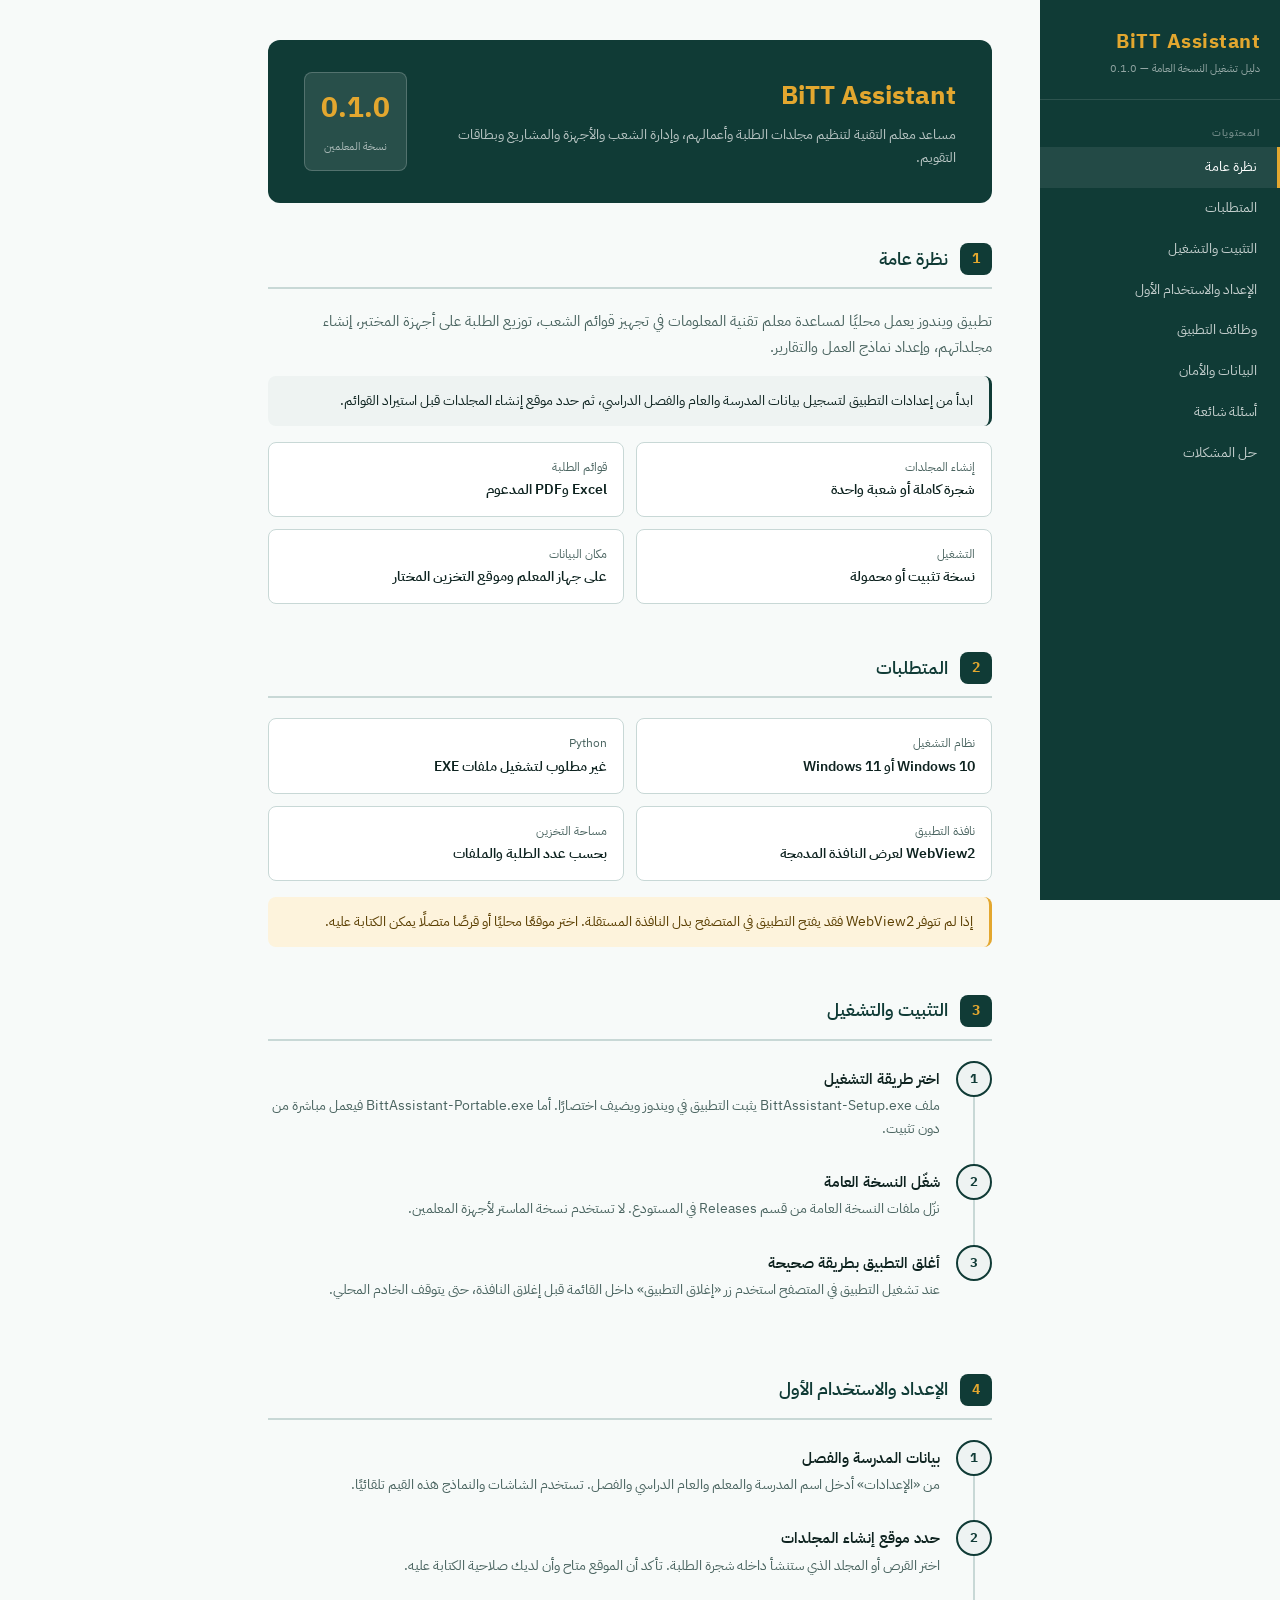
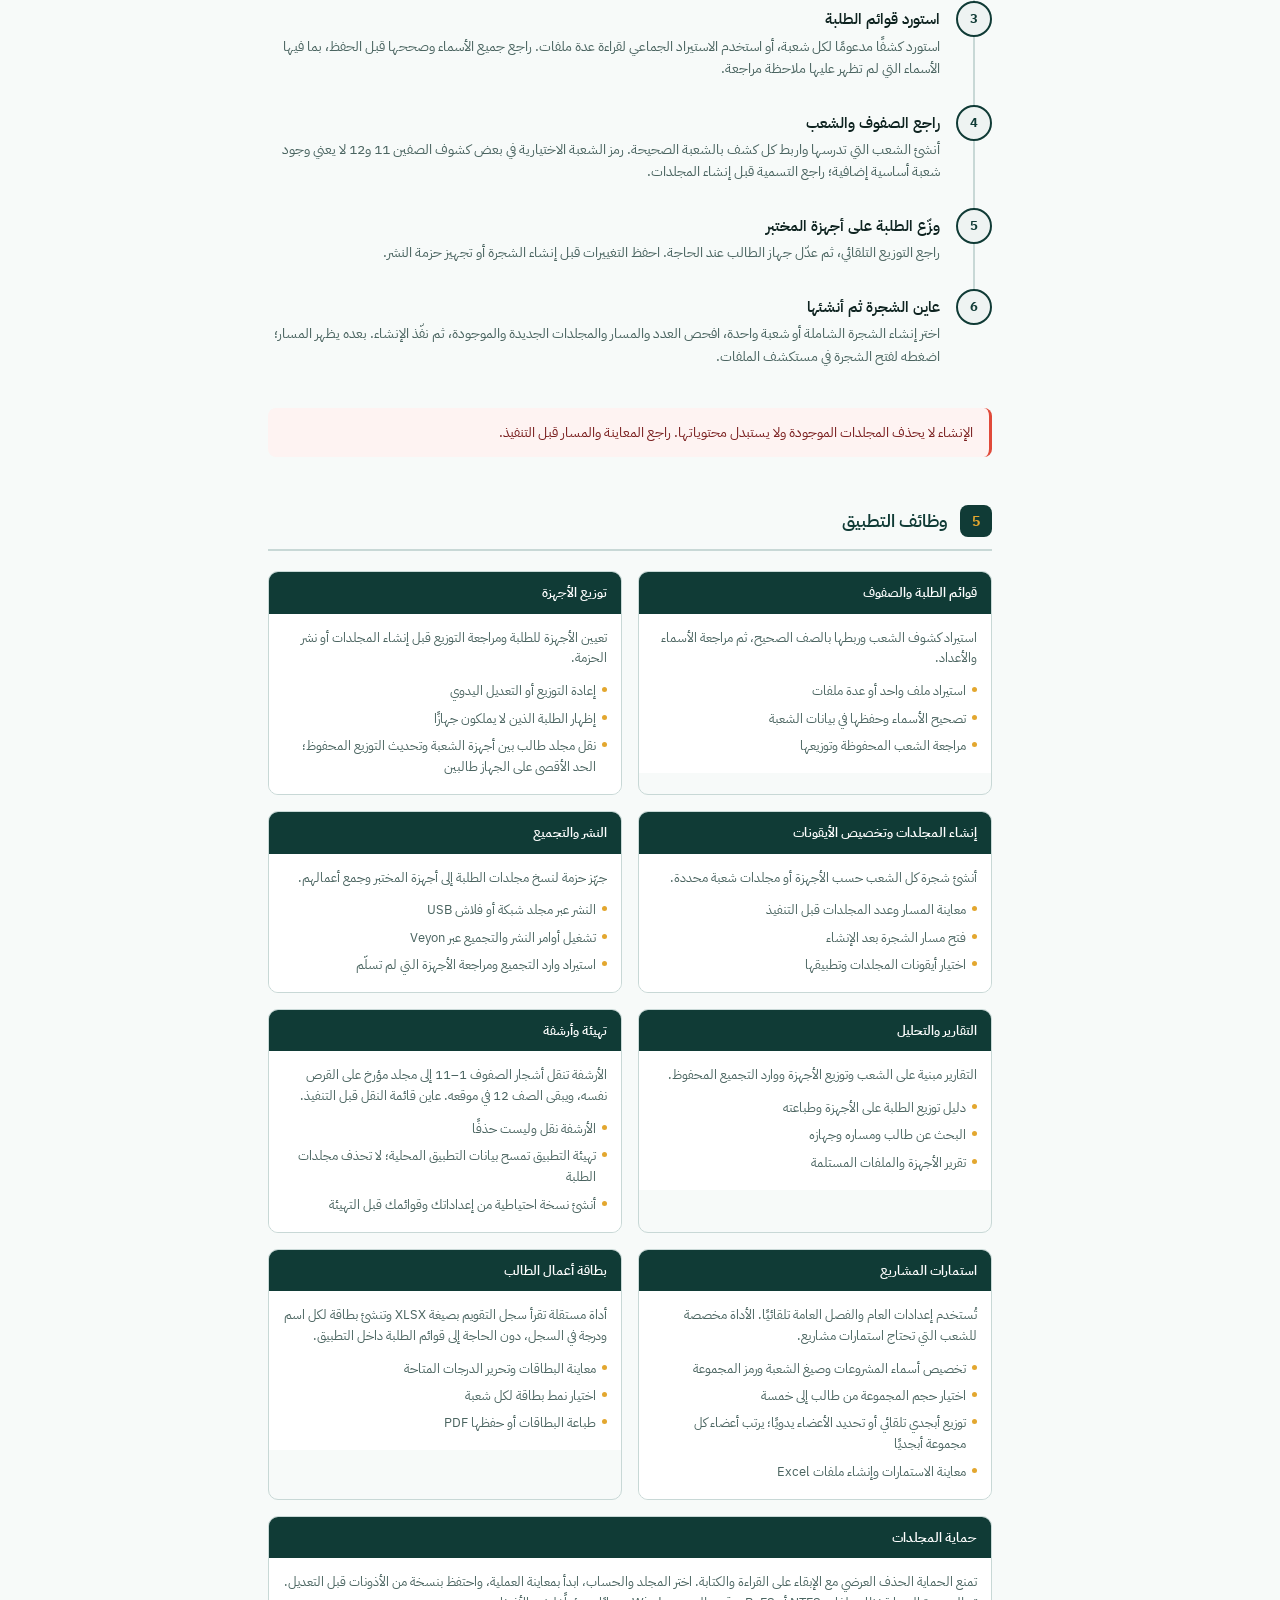
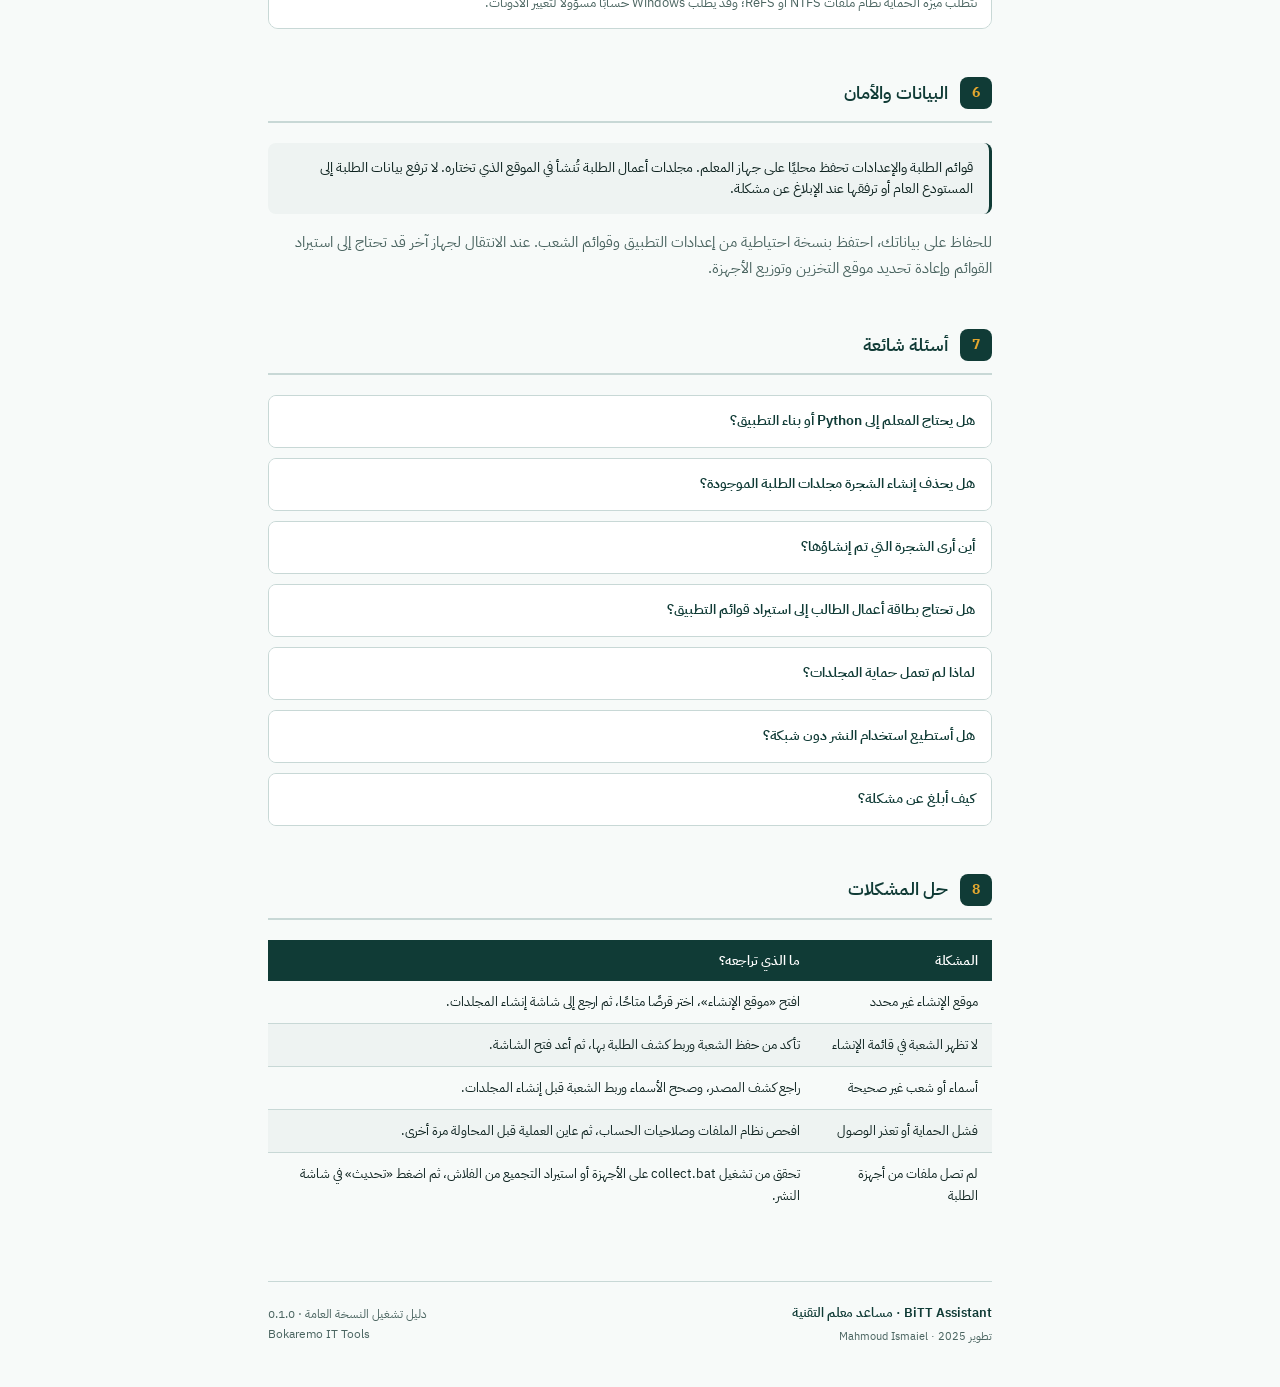
==== docs/index.html @ 6ca49eef "Add files via upload" ====
<!DOCTYPE html>
<html lang="ar" dir="rtl">
<head>
<meta charset="UTF-8">
<meta name="viewport" content="width=device-width, initial-scale=1.0">
<title>دليل تشغيل BiTT Assistant</title>
<link rel="preconnect" href="https://fonts.googleapis.com">
<link href="https://fonts.googleapis.com/css2?family=IBM+Plex+Sans+Arabic:wght@300;400;500;600;700&display=swap" rel="stylesheet">
<style>
  :root {
    --green: #103B36;
    --gold: #E3A72F;
    --green-light: #1a5249;
    --green-muted: #5A7872;
    --green-bg: #EEF3F2;
    --gold-light: #FDF3DC;
    --white: #FFFFFF;
    --text: #0E2320;
    --text-muted: #4A6460;
    --border: #C8D8D6;
  }

  * { box-sizing: border-box; margin: 0; padding: 0; }

  body {
    font-family: 'IBM Plex Sans Arabic', sans-serif;
    background: #F7FAF9;
    color: var(--text);
    font-size: 15px;
    line-height: 1.7;
  }

  /* ── PRINT ── */
  @media print {
    .sidebar { display: none; }
    .main { margin: 0; padding: 20px; }
    .section { page-break-inside: avoid; }
    a { color: inherit; text-decoration: none; }
  }

  /* ── LAYOUT ── */
  .layout {
    display: grid;
    grid-template-columns: 240px 1fr;
    min-height: 100vh;
  }

  /* ── SIDEBAR ── */
  .sidebar {
    background: var(--green);
    color: var(--white);
    position: sticky;
    top: 0;
    height: 100vh;
    overflow-y: auto;
    padding: 0 0 32px;
  }

  .sidebar-brand {
    padding: 24px 20px 20px;
    border-bottom: 1px solid rgba(255,255,255,0.12);
    margin-bottom: 8px;
  }

  .brand-name {
    font-size: 20px;
    font-weight: 700;
    color: var(--gold);
    letter-spacing: 0.5px;
  }

  .brand-sub {
    font-size: 11px;
    color: rgba(255,255,255,0.55);
    margin-top: 2px;
  }

  .nav-section-label {
    font-size: 10px;
    font-weight: 600;
    color: rgba(255,255,255,0.4);
    text-transform: uppercase;
    letter-spacing: 0.8px;
    padding: 16px 20px 6px;
  }

  .nav-link {
    display: flex;
    align-items: center;
    gap: 10px;
    padding: 9px 20px;
    color: rgba(255,255,255,0.75);
    text-decoration: none;
    font-size: 13.5px;
    transition: background 0.15s, color 0.15s;
    border-right: 3px solid transparent;
  }

  .nav-link:hover, .nav-link.active {
    background: rgba(255,255,255,0.08);
    color: var(--white);
    border-right-color: var(--gold);
  }

  .nav-link svg { opacity: 0.7; flex-shrink: 0; }
  .nav-link:hover svg, .nav-link.active svg { opacity: 1; }

  /* ── MAIN ── */
  .main {
    padding: 40px 48px;
    max-width: 820px;
  }

  /* ── HERO ── */
  .hero {
    background: var(--green);
    border-radius: 12px;
    padding: 32px 36px;
    color: var(--white);
    margin-bottom: 40px;
    display: grid;
    grid-template-columns: 1fr auto;
    gap: 24px;
    align-items: center;
  }

  .hero-title {
    font-size: 26px;
    font-weight: 700;
    color: var(--gold);
    margin-bottom: 6px;
  }

  .hero-sub {
    font-size: 14px;
    color: rgba(255,255,255,0.7);
    line-height: 1.6;
  }

  .hero-badge {
    background: rgba(255,255,255,0.1);
    border: 1px solid rgba(255,255,255,0.2);
    border-radius: 8px;
    padding: 12px 16px;
    text-align: center;
    white-space: nowrap;
  }

  .hero-badge-num {
    font-size: 28px;
    font-weight: 700;
    color: var(--gold);
    display: block;
  }

  .hero-badge-label {
    font-size: 11px;
    color: rgba(255,255,255,0.6);
  }

  /* ── SECTION ── */
  .section {
    margin-bottom: 48px;
  }

  .section-header {
    display: flex;
    align-items: center;
    gap: 12px;
    margin-bottom: 20px;
    padding-bottom: 12px;
    border-bottom: 2px solid var(--border);
  }

  .section-num {
    width: 32px;
    height: 32px;
    border-radius: 8px;
    background: var(--green);
    color: var(--gold);
    font-size: 14px;
    font-weight: 700;
    display: flex;
    align-items: center;
    justify-content: center;
    flex-shrink: 0;
  }

  .section-title {
    font-size: 18px;
    font-weight: 600;
    color: var(--green);
  }

  /* ── STEPS ── */
  .steps {
    display: flex;
    flex-direction: column;
    gap: 0;
  }

  .step {
    display: grid;
    grid-template-columns: 36px 1fr;
    gap: 0 16px;
    position: relative;
  }

  .step:not(:last-child) .step-line::after {
    content: '';
    position: absolute;
    top: 36px;
    right: 17px;
    width: 2px;
    height: calc(100% - 12px);
    background: var(--border);
  }

  .step-dot {
    width: 36px;
    height: 36px;
    border-radius: 50%;
    background: var(--green-bg);
    border: 2px solid var(--green);
    display: flex;
    align-items: center;
    justify-content: center;
    font-size: 13px;
    font-weight: 700;
    color: var(--green);
    flex-shrink: 0;
    position: relative;
    z-index: 1;
  }

  .step-line {
    position: relative;
  }

  .step-body {
    padding: 6px 0 24px;
  }

  .step-title {
    font-weight: 600;
    font-size: 14.5px;
    color: var(--text);
    margin-bottom: 4px;
  }

  .step-desc {
    font-size: 13.5px;
    color: var(--text-muted);
    line-height: 1.65;
  }

  /* ── NOTE / WARNING / TIP ── */
  .callout {
    display: flex;
    gap: 12px;
    padding: 14px 16px;
    border-radius: 8px;
    margin: 16px 0;
    font-size: 13.5px;
    line-height: 1.6;
  }

  .callout-tip {
    background: var(--gold-light);
    border-right: 3px solid var(--gold);
    color: #5a3e00;
  }

  .callout-warn {
    background: #FEF3F2;
    border-right: 3px solid #E04A3A;
    color: #7a1f1f;
  }

  .callout-info {
    background: var(--green-bg);
    border-right: 3px solid var(--green);
    color: var(--text);
  }

  .callout svg { flex-shrink: 0; margin-top: 2px; }

  /* ── SCREENS ── */
  .screens-grid {
    display: grid;
    grid-template-columns: 1fr 1fr;
    gap: 16px;
  }

  .screen-card {
    border: 1px solid var(--border);
    border-radius: 10px;
    overflow: hidden;
  }

  .screen-header {
    background: var(--green);
    padding: 10px 14px;
    display: flex;
    align-items: center;
    gap: 8px;
  }

  .screen-header-title {
    color: var(--white);
    font-size: 12.5px;
    font-weight: 600;
  }

  .screen-header svg { color: var(--gold); flex-shrink: 0; }

  .screen-body {
    padding: 14px;
    background: var(--white);
  }

  .screen-body p {
    font-size: 13px;
    color: var(--text-muted);
    line-height: 1.6;
  }

  .screen-body ul {
    list-style: none;
    padding: 0;
    margin-top: 8px;
  }

  .screen-body ul li {
    font-size: 12.5px;
    color: var(--text-muted);
    padding: 3px 0;
    display: flex;
    align-items: flex-start;
    gap: 6px;
  }

  .screen-body ul li::before {
    content: '';
    width: 5px;
    height: 5px;
    border-radius: 50%;
    background: var(--gold);
    flex-shrink: 0;
    margin-top: 7px;
  }

  /* ── REQUIREMENTS TABLE ── */
  .req-grid {
    display: grid;
    grid-template-columns: 1fr 1fr;
    gap: 12px;
  }

  .req-item {
    background: var(--white);
    border: 1px solid var(--border);
    border-radius: 8px;
    padding: 14px 16px;
    display: flex;
    gap: 12px;
    align-items: flex-start;
  }

  .req-icon {
    width: 36px;
    height: 36px;
    border-radius: 8px;
    background: var(--green-bg);
    display: flex;
    align-items: center;
    justify-content: center;
    flex-shrink: 0;
  }

  .req-icon svg { color: var(--green); }

  .req-label {
    font-size: 12px;
    color: var(--text-muted);
    margin-bottom: 2px;
  }

  .req-value {
    font-size: 13.5px;
    font-weight: 600;
    color: var(--text);
  }

  /* ── FAQ ── */
  .faq-item {
    border: 1px solid var(--border);
    border-radius: 8px;
    margin-bottom: 10px;
    overflow: hidden;
  }

  .faq-q {
    padding: 14px 16px;
    background: var(--white);
    font-weight: 600;
    font-size: 13.5px;
    color: var(--green);
    cursor: pointer;
    display: flex;
    align-items: center;
    justify-content: space-between;
    gap: 12px;
  }

  .faq-q:hover { background: var(--green-bg); }

  .faq-a {
    padding: 12px 16px 14px;
    background: var(--green-bg);
    font-size: 13px;
    color: var(--text-muted);
    line-height: 1.65;
    display: none;
  }

  .faq-item.open .faq-a { display: block; }

  .faq-item.open .faq-arrow { transform: rotate(90deg); }

  .faq-arrow {
    color: var(--green-muted);
    transition: transform 0.2s;
    flex-shrink: 0;
  }

  /* ── ERRORS TABLE ── */
  .errors-table {
    width: 100%;
    border-collapse: collapse;
    font-size: 13px;
  }

  .errors-table th {
    background: var(--green);
    color: var(--white);
    padding: 10px 14px;
    text-align: right;
    font-weight: 600;
    font-size: 12.5px;
  }

  .errors-table td {
    padding: 10px 14px;
    border-bottom: 1px solid var(--border);
    vertical-align: top;
  }

  .errors-table tr:last-child td { border-bottom: none; }
  .errors-table tr:nth-child(even) td { background: var(--green-bg); }

  .err-code {
    font-family: monospace;
    font-size: 12px;
    color: #c0392b;
    background: #fef0ee;
    padding: 2px 6px;
    border-radius: 4px;
    white-space: nowrap;
  }

  /* ── FOOTER ── */
  .page-footer {
    margin-top: 64px;
    padding-top: 20px;
    border-top: 1px solid var(--border);
    display: flex;
    align-items: center;
    justify-content: space-between;
    gap: 16px;
  }

  .footer-brand {
    font-size: 13px;
    font-weight: 600;
    color: var(--green);
  }

  .footer-meta {
    font-size: 11.5px;
    color: var(--text-muted);
    text-align: left;
  }

  /* ── RESPONSIVE ── */
  @media (max-width: 860px) {
    .layout { grid-template-columns: 1fr; }
    .sidebar { position: static; height: auto; }
    .main { padding: 24px 20px; }
    .screens-grid { grid-template-columns: 1fr; }
    .req-grid { grid-template-columns: 1fr; }
    .hero { grid-template-columns: 1fr; }
  }
</style>
<meta name="description" content="دليل معلم التقنية لتنظيم قوائم الطلبة ومجلداتهم وأعمالهم عبر BiTT Assistant.">
<meta property="og:type" content="website">
<meta property="og:title" content="BiTT Assistant | مساعد معلم التقنية">
<meta property="og:description" content="دليل المعلم التفاعلي لتجهيز القوائم والأجهزة ومجلدات الطلبة والتقارير.">
<meta property="og:url" content="https://bokaremo.github.io/BiTT-Assistant/">
<meta property="og:image" content="https://bokaremo.github.io/BiTT-Assistant/social-preview.jpg">
<meta property="og:image:width" content="1774">
<meta property="og:image:height" content="887">
<meta name="twitter:card" content="summary_large_image">
<meta name="twitter:title" content="BiTT Assistant | مساعد معلم التقنية">
<meta name="twitter:description" content="دليل المعلم التفاعلي لتجهيز القوائم والأجهزة ومجلدات الطلبة والتقارير.">
<meta name="twitter:image" content="https://bokaremo.github.io/BiTT-Assistant/social-preview.jpg">
</head>
<body>
<div class="layout">
  <aside class="sidebar">
    <div class="sidebar-brand">
      <div class="brand-name">BiTT Assistant</div>
      <div class="brand-sub">دليل تشغيل النسخة العامة — 0.1.0</div>
    </div>
    <div class="nav-section-label">المحتويات</div>
    <a class="nav-link active" href="#overview">نظرة عامة</a>
    <a class="nav-link" href="#requirements">المتطلبات</a>
    <a class="nav-link" href="#install">التثبيت والتشغيل</a>
    <a class="nav-link" href="#first-use">الإعداد والاستخدام الأول</a>
    <a class="nav-link" href="#screens">وظائف التطبيق</a>
    <a class="nav-link" href="#privacy">البيانات والأمان</a>
    <a class="nav-link" href="#faq">أسئلة شائعة</a>
    <a class="nav-link" href="#errors">حل المشكلات</a>
  </aside>
  <main class="main">
    <div class="hero">
      <div>
        <div class="hero-title">BiTT Assistant</div>
        <div class="hero-sub">مساعد معلم التقنية لتنظيم مجلدات الطلبة وأعمالهم، وإدارة الشعب والأجهزة والمشاريع وبطاقات التقويم.</div>
      </div>
      <div class="hero-badge"><span class="hero-badge-num">0.1.0</span><span class="hero-badge-label">نسخة المعلمين</span></div>
    </div>

    <section class="section" id="overview">
      <div class="section-header"><div class="section-num">1</div><h2 class="section-title">نظرة عامة</h2></div>
      <p style="color:var(--text-muted);margin-bottom:14px">تطبيق ويندوز يعمل محليًا لمساعدة معلم تقنية المعلومات في تجهيز قوائم الشعب، توزيع الطلبة على أجهزة المختبر، إنشاء مجلداتهم، وإعداد نماذج العمل والتقارير.</p>
      <div class="callout callout-info"><span>ابدأ من إعدادات التطبيق لتسجيل بيانات المدرسة والعام والفصل الدراسي، ثم حدد موقع إنشاء المجلدات قبل استيراد القوائم.</span></div>
      <div class="req-grid">
        <div class="req-item"><div><div class="req-label">إنشاء المجلدات</div><div class="req-value">شجرة كاملة أو شعبة واحدة</div></div></div>
        <div class="req-item"><div><div class="req-label">قوائم الطلبة</div><div class="req-value">Excel وPDF المدعوم</div></div></div>
        <div class="req-item"><div><div class="req-label">التشغيل</div><div class="req-value">نسخة تثبيت أو محمولة</div></div></div>
        <div class="req-item"><div><div class="req-label">مكان البيانات</div><div class="req-value">على جهاز المعلم وموقع التخزين المختار</div></div></div>
      </div>
    </section>

    <section class="section" id="requirements">
      <div class="section-header"><div class="section-num">2</div><h2 class="section-title">المتطلبات</h2></div>
      <div class="req-grid">
        <div class="req-item"><div><div class="req-label">نظام التشغيل</div><div class="req-value">Windows 10 أو Windows 11</div></div></div>
        <div class="req-item"><div><div class="req-label">Python</div><div class="req-value">غير مطلوب لتشغيل ملفات EXE</div></div></div>
        <div class="req-item"><div><div class="req-label">نافذة التطبيق</div><div class="req-value">WebView2 لعرض النافذة المدمجة</div></div></div>
        <div class="req-item"><div><div class="req-label">مساحة التخزين</div><div class="req-value">بحسب عدد الطلبة والملفات</div></div></div>
      </div>
      <div class="callout callout-tip"><span>إذا لم تتوفر WebView2 فقد يفتح التطبيق في المتصفح بدل النافذة المستقلة. اختر موقعًا محليًا أو قرصًا متصلًا يمكن الكتابة عليه.</span></div>
    </section>

    <section class="section" id="install">
      <div class="section-header"><div class="section-num">3</div><h2 class="section-title">التثبيت والتشغيل</h2></div>
      <div class="steps">
        <div class="step"><div class="step-line"><div class="step-dot">1</div></div><div class="step-body"><div class="step-title">اختر طريقة التشغيل</div><div class="step-desc">ملف BittAssistant-Setup.exe يثبت التطبيق في ويندوز ويضيف اختصارًا. أما BittAssistant-Portable.exe فيعمل مباشرة من دون تثبيت.</div></div></div>
        <div class="step"><div class="step-line"><div class="step-dot">2</div></div><div class="step-body"><div class="step-title">شغّل النسخة العامة</div><div class="step-desc">نزّل ملفات النسخة العامة من قسم Releases في المستودع. لا تستخدم نسخة الماستر لأجهزة المعلمين.</div></div></div>
        <div class="step"><div class="step-line"><div class="step-dot">3</div></div><div class="step-body"><div class="step-title">أغلق التطبيق بطريقة صحيحة</div><div class="step-desc">عند تشغيل التطبيق في المتصفح استخدم زر «إغلاق التطبيق» داخل القائمة قبل إغلاق النافذة، حتى يتوقف الخادم المحلي.</div></div></div>
      </div>
    </section>

    <section class="section" id="first-use">
      <div class="section-header"><div class="section-num">4</div><h2 class="section-title">الإعداد والاستخدام الأول</h2></div>
      <div class="steps">
        <div class="step"><div class="step-line"><div class="step-dot">1</div></div><div class="step-body"><div class="step-title">بيانات المدرسة والفصل</div><div class="step-desc">من «الإعدادات» أدخل اسم المدرسة والمعلم والعام الدراسي والفصل. تستخدم الشاشات والنماذج هذه القيم تلقائيًا.</div></div></div>
        <div class="step"><div class="step-line"><div class="step-dot">2</div></div><div class="step-body"><div class="step-title">حدد موقع إنشاء المجلدات</div><div class="step-desc">اختر القرص أو المجلد الذي ستنشأ داخله شجرة الطلبة. تأكد أن الموقع متاح وأن لديك صلاحية الكتابة عليه.</div></div></div>
        <div class="step"><div class="step-line"><div class="step-dot">3</div></div><div class="step-body"><div class="step-title">استورد قوائم الطلبة</div><div class="step-desc">استورد كشفًا مدعومًا لكل شعبة، أو استخدم الاستيراد الجماعي لقراءة عدة ملفات. راجع جميع الأسماء وصححها قبل الحفظ، بما فيها الأسماء التي لم تظهر عليها ملاحظة مراجعة.</div></div></div>
        <div class="step"><div class="step-line"><div class="step-dot">4</div></div><div class="step-body"><div class="step-title">راجع الصفوف والشعب</div><div class="step-desc">أنشئ الشعب التي تدرسها واربط كل كشف بالشعبة الصحيحة. رمز الشعبة الاختيارية في بعض كشوف الصفين 11 و12 لا يعني وجود شعبة أساسية إضافية؛ راجع التسمية قبل إنشاء المجلدات.</div></div></div>
        <div class="step"><div class="step-line"><div class="step-dot">5</div></div><div class="step-body"><div class="step-title">وزّع الطلبة على أجهزة المختبر</div><div class="step-desc">راجع التوزيع التلقائي، ثم عدّل جهاز الطالب عند الحاجة. احفظ التغييرات قبل إنشاء الشجرة أو تجهيز حزمة النشر.</div></div></div>
        <div class="step"><div class="step-line"><div class="step-dot">6</div></div><div class="step-body"><div class="step-title">عاين الشجرة ثم أنشئها</div><div class="step-desc">اختر إنشاء الشجرة الشاملة أو شعبة واحدة، افحص العدد والمسار والمجلدات الجديدة والموجودة، ثم نفّذ الإنشاء. بعده يظهر المسار؛ اضغطه لفتح الشجرة في مستكشف الملفات.</div></div></div>
      </div>
      <div class="callout callout-warn"><span>الإنشاء لا يحذف المجلدات الموجودة ولا يستبدل محتوياتها. راجع المعاينة والمسار قبل التنفيذ.</span></div>
    </section>

    <section class="section" id="screens">
      <div class="section-header"><div class="section-num">5</div><h2 class="section-title">وظائف التطبيق</h2></div>
      <div class="screens-grid">
        <div class="screen-card"><div class="screen-header"><span class="screen-header-title">قوائم الطلبة والصفوف</span></div><div class="screen-body"><p>استيراد كشوف الشعب وربطها بالصف الصحيح، ثم مراجعة الأسماء والأعداد.</p><ul><li>استيراد ملف واحد أو عدة ملفات</li><li>تصحيح الأسماء وحفظها في بيانات الشعبة</li><li>مراجعة الشعب المحفوظة وتوزيعها</li></ul></div></div>
        <div class="screen-card"><div class="screen-header"><span class="screen-header-title">توزيع الأجهزة</span></div><div class="screen-body"><p>تعيين الأجهزة للطلبة ومراجعة التوزيع قبل إنشاء المجلدات أو نشر الحزمة.</p><ul><li>إعادة التوزيع أو التعديل اليدوي</li><li>إظهار الطلبة الذين لا يملكون جهازًا</li><li>نقل مجلد طالب بين أجهزة الشعبة وتحديث التوزيع المحفوظ؛ الحد الأقصى على الجهاز طالبين</li></ul></div></div>
        <div class="screen-card"><div class="screen-header"><span class="screen-header-title">إنشاء المجلدات وتخصيص الأيقونات</span></div><div class="screen-body"><p>أنشئ شجرة كل الشعب حسب الأجهزة أو مجلدات شعبة محددة.</p><ul><li>معاينة المسار وعدد المجلدات قبل التنفيذ</li><li>فتح مسار الشجرة بعد الإنشاء</li><li>اختيار أيقونات المجلدات وتطبيقها</li></ul></div></div>
        <div class="screen-card"><div class="screen-header"><span class="screen-header-title">النشر والتجميع</span></div><div class="screen-body"><p>جهّز حزمة لنسخ مجلدات الطلبة إلى أجهزة المختبر وجمع أعمالهم.</p><ul><li>النشر عبر مجلد شبكة أو فلاش USB</li><li>تشغيل أوامر النشر والتجميع عبر Veyon</li><li>استيراد وارد التجميع ومراجعة الأجهزة التي لم تسلّم</li></ul></div></div>
        <div class="screen-card"><div class="screen-header"><span class="screen-header-title">التقارير والتحليل</span></div><div class="screen-body"><p>التقارير مبنية على الشعب وتوزيع الأجهزة ووارد التجميع المحفوظ.</p><ul><li>دليل توزيع الطلبة على الأجهزة وطباعته</li><li>البحث عن طالب ومساره وجهازه</li><li>تقرير الأجهزة والملفات المستلمة</li></ul></div></div>
        <div class="screen-card"><div class="screen-header"><span class="screen-header-title">تهيئة وأرشفة</span></div><div class="screen-body"><p>الأرشفة تنقل أشجار الصفوف 1–11 إلى مجلد مؤرخ على القرص نفسه، ويبقى الصف 12 في موقعه. عاين قائمة النقل قبل التنفيذ.</p><ul><li>الأرشفة نقل وليست حذفًا</li><li>تهيئة التطبيق تمسح بيانات التطبيق المحلية؛ لا تحذف مجلدات الطلبة</li><li>أنشئ نسخة احتياطية من إعداداتك وقوائمك قبل التهيئة</li></ul></div></div>
        <div class="screen-card"><div class="screen-header"><span class="screen-header-title">استمارات المشاريع</span></div><div class="screen-body"><p>تُستخدم إعدادات العام والفصل العامة تلقائيًا. الأداة مخصصة للشعب التي تحتاج استمارات مشاريع.</p><ul><li>تخصيص أسماء المشروعات وصيغ الشعبة ورمز المجموعة</li><li>اختيار حجم المجموعة من طالب إلى خمسة</li><li>توزيع أبجدي تلقائي أو تحديد الأعضاء يدويًا؛ يرتب أعضاء كل مجموعة أبجديًا</li><li>معاينة الاستمارات وإنشاء ملفات Excel</li></ul></div></div>
        <div class="screen-card"><div class="screen-header"><span class="screen-header-title">بطاقة أعمال الطالب</span></div><div class="screen-body"><p>أداة مستقلة تقرأ سجل التقويم بصيغة XLSX وتنشئ بطاقة لكل اسم ودرجة في السجل، دون الحاجة إلى قوائم الطلبة داخل التطبيق.</p><ul><li>معاينة البطاقات وتحرير الدرجات المتاحة</li><li>اختيار نمط بطاقة لكل شعبة</li><li>طباعة البطاقات أو حفظها PDF</li></ul></div></div>
        <div class="screen-card" style="grid-column:1/-1"><div class="screen-header"><span class="screen-header-title">حماية المجلدات</span></div><div class="screen-body"><p>تمنع الحماية الحذف العرضي مع الإبقاء على القراءة والكتابة. اختر المجلد والحساب، ابدأ بمعاينة العملية، واحتفظ بنسخة من الأذونات قبل التعديل. تتطلب ميزة الحماية نظام ملفات NTFS أو ReFS؛ وقد يطلب Windows حسابًا مسؤولًا لتغيير الأذونات.</p></div></div>
      </div>
    </section>

    <section class="section" id="privacy">
      <div class="section-header"><div class="section-num">6</div><h2 class="section-title">البيانات والأمان</h2></div>
      <div class="callout callout-info"><span>قوائم الطلبة والإعدادات تحفظ محليًا على جهاز المعلم. مجلدات أعمال الطلبة تُنشأ في الموقع الذي تختاره. لا ترفع بيانات الطلبة إلى المستودع العام أو ترفقها عند الإبلاغ عن مشكلة.</span></div>
      <p style="color:var(--text-muted);margin-top:12px">للحفاظ على بياناتك، احتفظ بنسخة احتياطية من إعدادات التطبيق وقوائم الشعب. عند الانتقال لجهاز آخر قد تحتاج إلى استيراد القوائم وإعادة تحديد موقع التخزين وتوزيع الأجهزة.</p>
    </section>

    <section class="section" id="faq">
      <div class="section-header"><div class="section-num">7</div><h2 class="section-title">أسئلة شائعة</h2></div>
      <div class="faq-item" onclick="this.classList.toggle('open')"><div class="faq-q">هل يحتاج المعلم إلى Python أو بناء التطبيق؟</div><div class="faq-a">لا. نزّل ملف التثبيت أو النسخة المحمولة من Releases وشغّله مباشرة. خطوات البناء للمطورين فقط.</div></div>
      <div class="faq-item" onclick="this.classList.toggle('open')"><div class="faq-q">هل يحذف إنشاء الشجرة مجلدات الطلبة الموجودة؟</div><div class="faq-a">لا. الإنشاء يضيف المجلدات الناقصة ولا يحذف أو يستبدل محتويات المجلد الموجود.</div></div>
      <div class="faq-item" onclick="this.classList.toggle('open')"><div class="faq-q">أين أرى الشجرة التي تم إنشاؤها؟</div><div class="faq-a">يظهر مسار الشجرة في شاشة الإنشاء بعد اكتمال العملية. اضغط المسار لفتحه في مستكشف الملفات.</div></div>
      <div class="faq-item" onclick="this.classList.toggle('open')"><div class="faq-q">هل تحتاج بطاقة أعمال الطالب إلى استيراد قوائم التطبيق؟</div><div class="faq-a">لا. تستورد الأداة سجل التقويم XLSX وتستخرج البطاقات من الأسماء والدرجات الموجودة فيه مباشرةً.</div></div>
      <div class="faq-item" onclick="this.classList.toggle('open')"><div class="faq-q">لماذا لم تعمل حماية المجلدات؟</div><div class="faq-a">تحقق من أن القرص NTFS أو ReFS وأن حساب Windows يملك صلاحية تعديل الأذونات. راجع معاينة الحماية وسجل نسخ الأذونات، واستخدم حسابًا مسؤولًا إذا طلب Windows ذلك.</div></div>
      <div class="faq-item" onclick="this.classList.toggle('open')"><div class="faq-q">هل أستطيع استخدام النشر دون شبكة؟</div><div class="faq-a">نعم. أنشئ حزمة USB من شاشة النشر والتجميع، وشغّل ملفات النشر والتجميع من الفلاش وفق التعليمات المعروضة داخل التطبيق.</div></div>
      <div class="faq-item" onclick="this.classList.toggle('open')"><div class="faq-q">كيف أبلغ عن مشكلة؟</div><div class="faq-a">استخدم «تواصل المطور» داخل التطبيق، واكتب الخطوات التي أدت للمشكلة وأرفق لقطة شاشة بعد إخفاء أسماء الطلبة أو أي معلومات شخصية غير لازمة. البريد: mahmoud.isma3el@gmail.com.</div></div>
    </section>

    <section class="section" id="errors">
      <div class="section-header"><div class="section-num">8</div><h2 class="section-title">حل المشكلات</h2></div>
      <table class="errors-table"><thead><tr><th>المشكلة</th><th>ما الذي تراجعه؟</th></tr></thead><tbody>
        <tr><td>موقع الإنشاء غير محدد</td><td>افتح «موقع الإنشاء»، اختر قرصًا متاحًا، ثم ارجع إلى شاشة إنشاء المجلدات.</td></tr>
        <tr><td>لا تظهر الشعبة في قائمة الإنشاء</td><td>تأكد من حفظ الشعبة وربط كشف الطلبة بها، ثم أعد فتح الشاشة.</td></tr>
        <tr><td>أسماء أو شعب غير صحيحة</td><td>راجع كشف المصدر، وصحح الأسماء وربط الشعبة قبل إنشاء المجلدات.</td></tr>
        <tr><td>فشل الحماية أو تعذر الوصول</td><td>افحص نظام الملفات وصلاحيات الحساب، ثم عاين العملية قبل المحاولة مرة أخرى.</td></tr>
        <tr><td>لم تصل ملفات من أجهزة الطلبة</td><td>تحقق من تشغيل collect.bat على الأجهزة أو استيراد التجميع من الفلاش، ثم اضغط «تحديث» في شاشة النشر.</td></tr>
      </tbody></table>
    </section>

    <footer class="page-footer">
      <div><div class="footer-brand">BiTT Assistant · مساعد معلم التقنية</div><div style="font-size:11px;color:var(--text-muted);margin-top:4px">تطوير Mahmoud Ismaiel · 2025</div></div>
      <div class="footer-meta">دليل تشغيل النسخة العامة · 0.1.0<br>Bokaremo IT Tools</div>
    </footer>
  </main>
</div>
<script>
  const sections=document.querySelectorAll('.section[id]');
  const navLinks=document.querySelectorAll('.nav-link');
  const observer=new IntersectionObserver((entries)=>{entries.forEach(entry=>{if(entry.isIntersecting){navLinks.forEach(l=>l.classList.remove('active'));const active=document.querySelector(`.nav-link[href="#${entry.target.id}"]`);if(active)active.classList.add('active');}});},{rootMargin:'-20% 0px -70% 0px'});
  sections.forEach(s=>observer.observe(s));
</script>
</body>
</html>
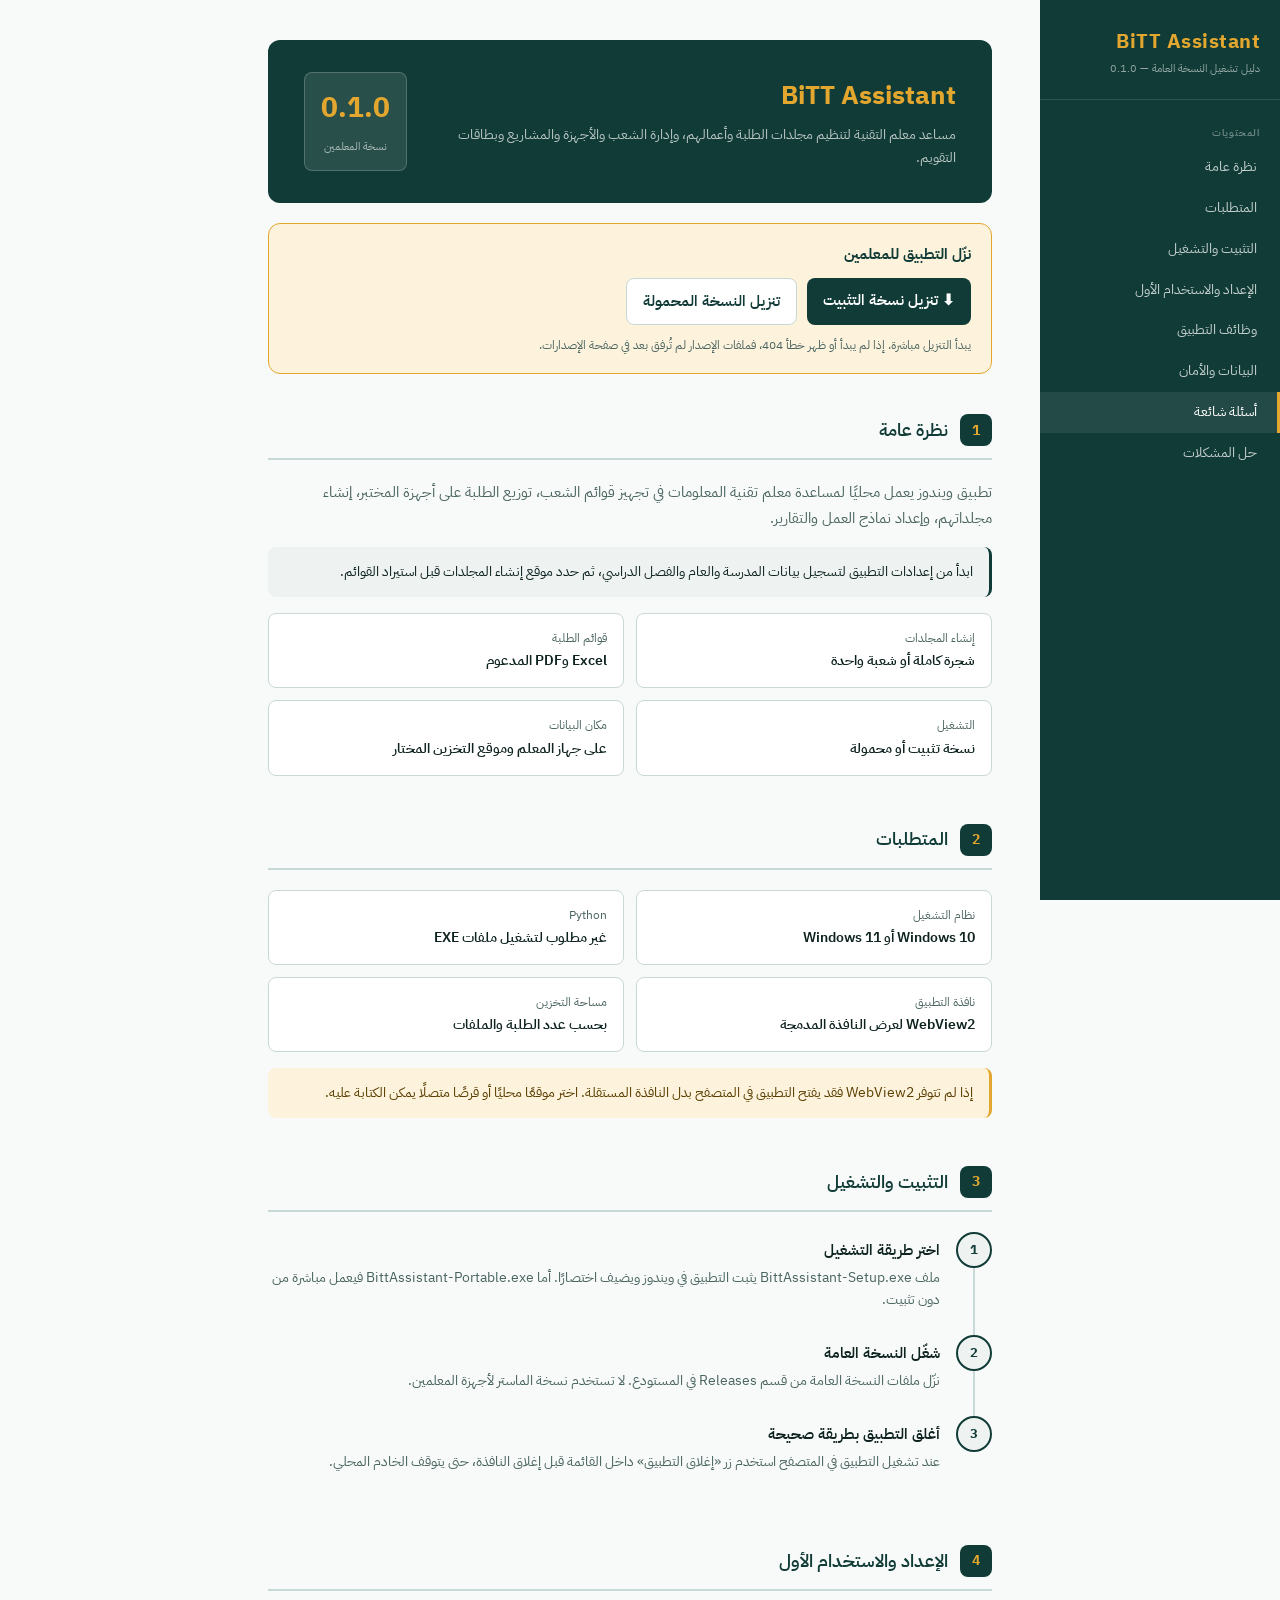
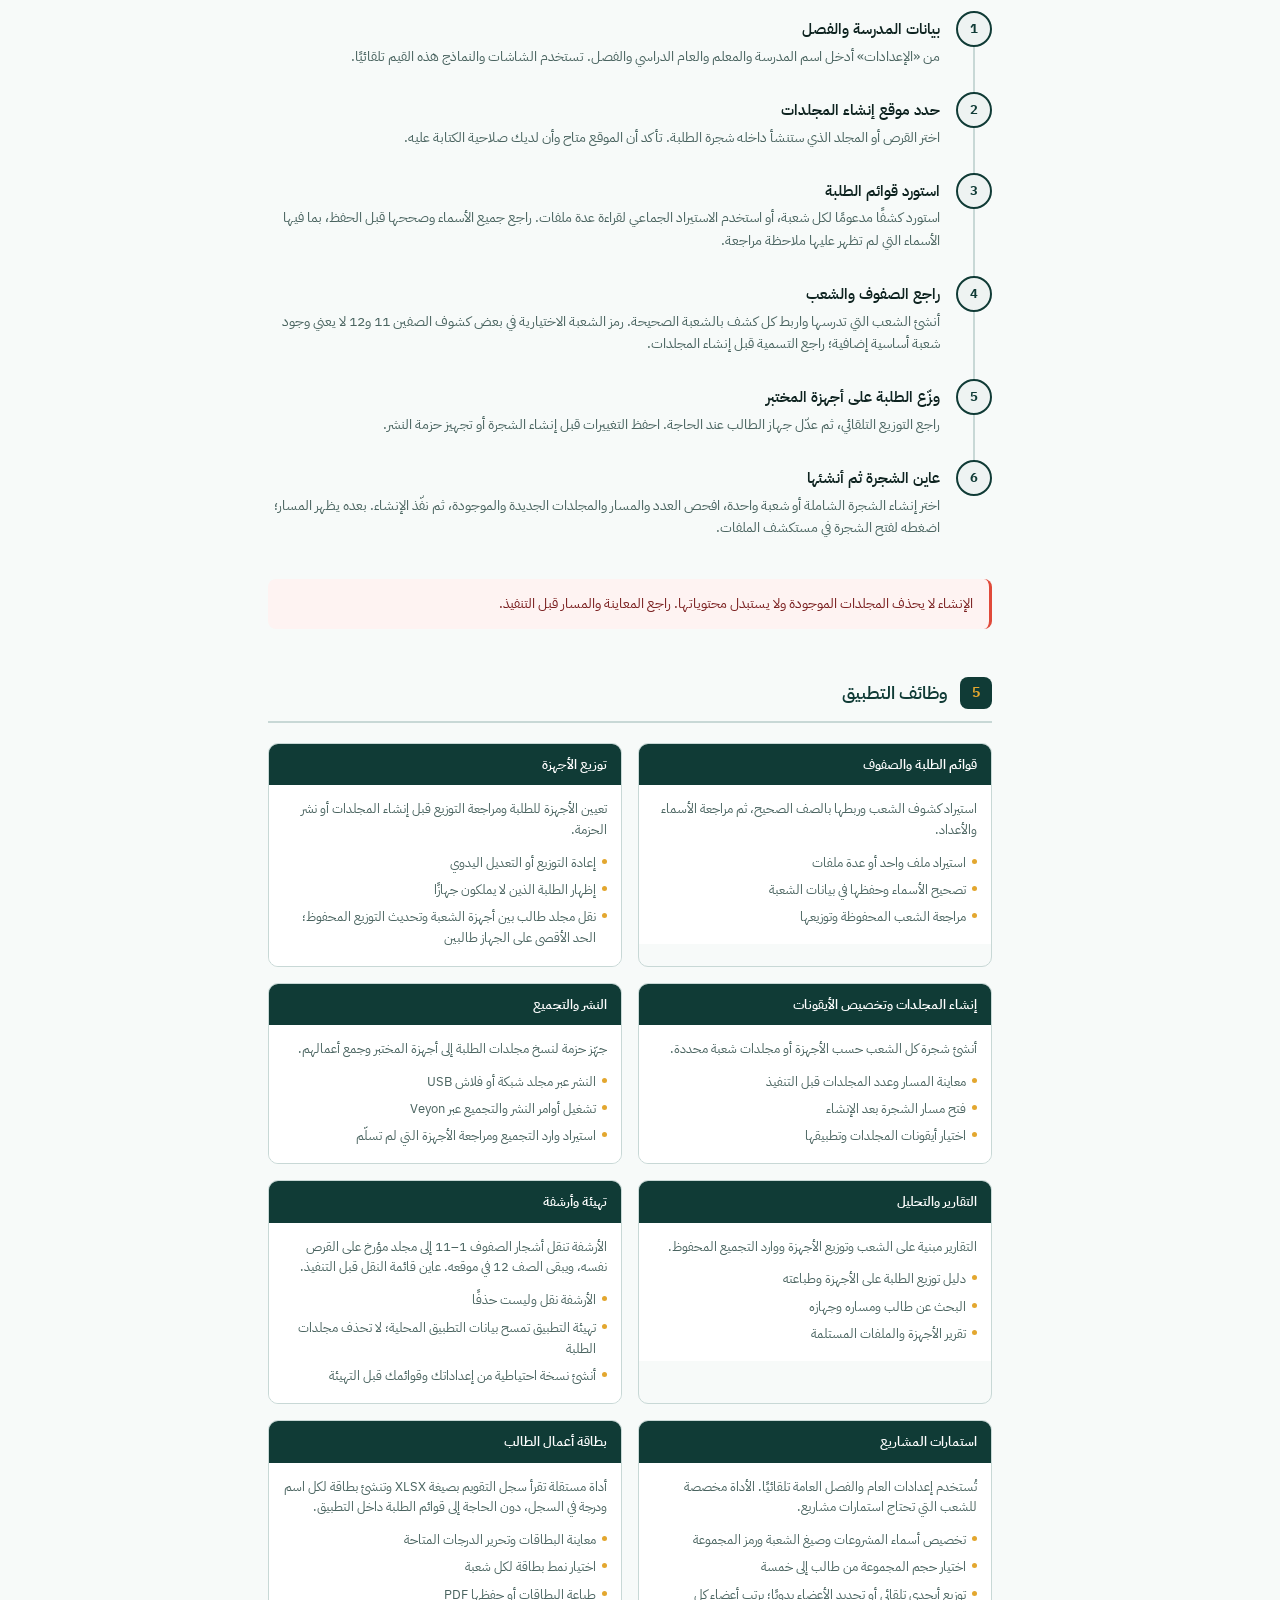
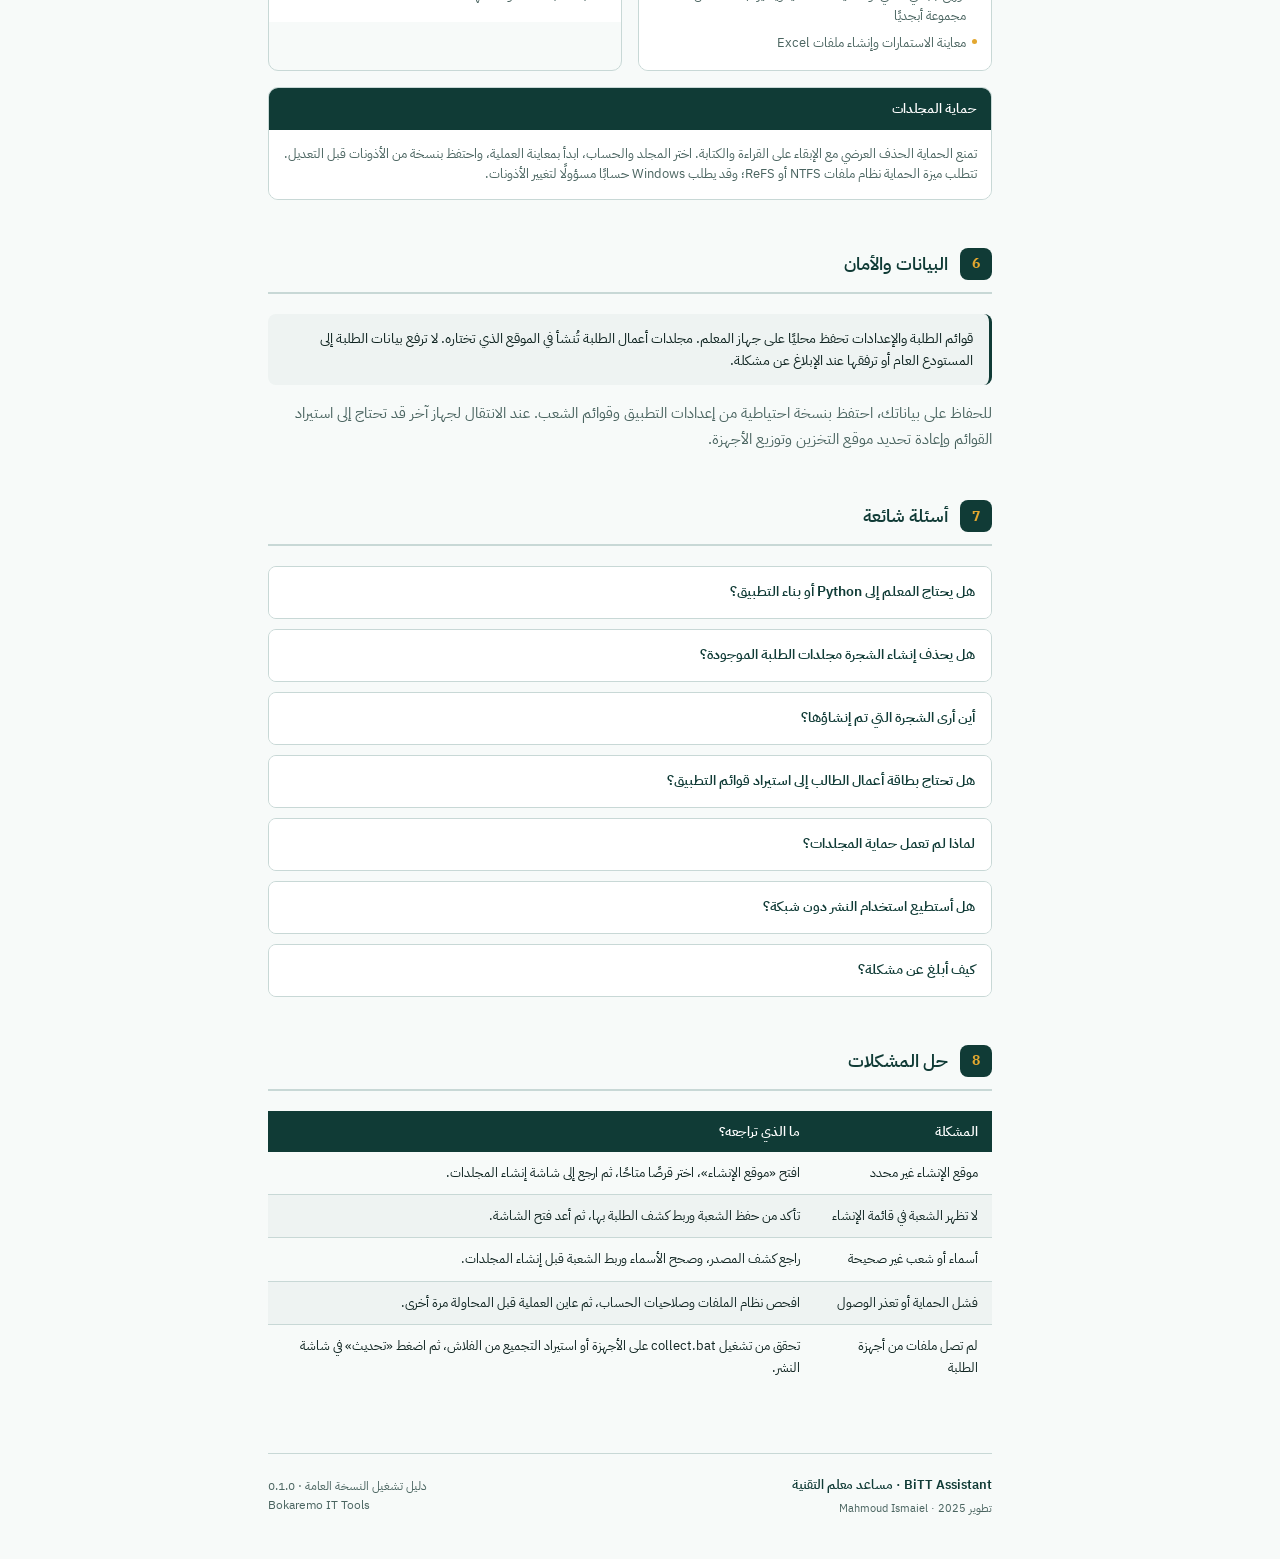
==== commit 96476891: "Add files via upload" ====
--- a/docs/index.html
+++ b/docs/index.html
@@ -501,6 +501,14 @@
     .req-grid { grid-template-columns: 1fr; }
     .hero { grid-template-columns: 1fr; }
   }
+  .download-panel { margin: -20px 0 40px; padding: 18px 20px; background: var(--gold-light); border: 1px solid var(--gold); border-radius: 12px; }
+  .download-title { font-weight: 700; margin-bottom: 10px; color: var(--green); }
+  .download-actions { display: flex; flex-wrap: wrap; gap: 10px; }
+  .download-link { display: inline-block; padding: 10px 16px; border-radius: 8px; background: var(--green); color: var(--white); text-decoration: none; font-weight: 600; }
+  .download-link:hover { background: var(--green-light); }
+  .download-link.secondary { background: var(--white); color: var(--green); border: 1px solid var(--border); }
+  .download-note { margin-top: 10px; color: var(--text-muted); font-size: 12px; }
+  @media (max-width: 860px) { .download-panel { margin-top: -20px; } }
 </style>
 <meta name="description" content="دليل معلم التقنية لتنظيم قوائم الطلبة ومجلداتهم وأعمالهم عبر BiTT Assistant.">
 <meta property="og:type" content="website">
@@ -540,6 +548,14 @@
       </div>
       <div class="hero-badge"><span class="hero-badge-num">0.1.0</span><span class="hero-badge-label">نسخة المعلمين</span></div>
     </div>
+    <div class="download-panel" aria-label="تنزيل التطبيق">
+      <div class="download-title">نزّل التطبيق للمعلمين</div>
+      <div class="download-actions">
+        <a class="download-link" href="https://github.com/Bokaremo/BiTT-Assistant/releases/latest/download/BittAssistant-Setup.exe">⬇ تنزيل نسخة التثبيت</a>
+        <a class="download-link secondary" href="https://github.com/Bokaremo/BiTT-Assistant/releases/latest/download/BittAssistant-Portable.exe">تنزيل النسخة المحمولة</a>
+      </div>
+      <div class="download-note">يبدأ التنزيل مباشرة. إذا لم يبدأ أو ظهر خطأ 404، فملفات الإصدار لم تُرفق بعد في صفحة الإصدارات.</div>
+    </div>
 
     <section class="section" id="overview">
       <div class="section-header"><div class="section-num">1</div><h2 class="section-title">نظرة عامة</h2></div>
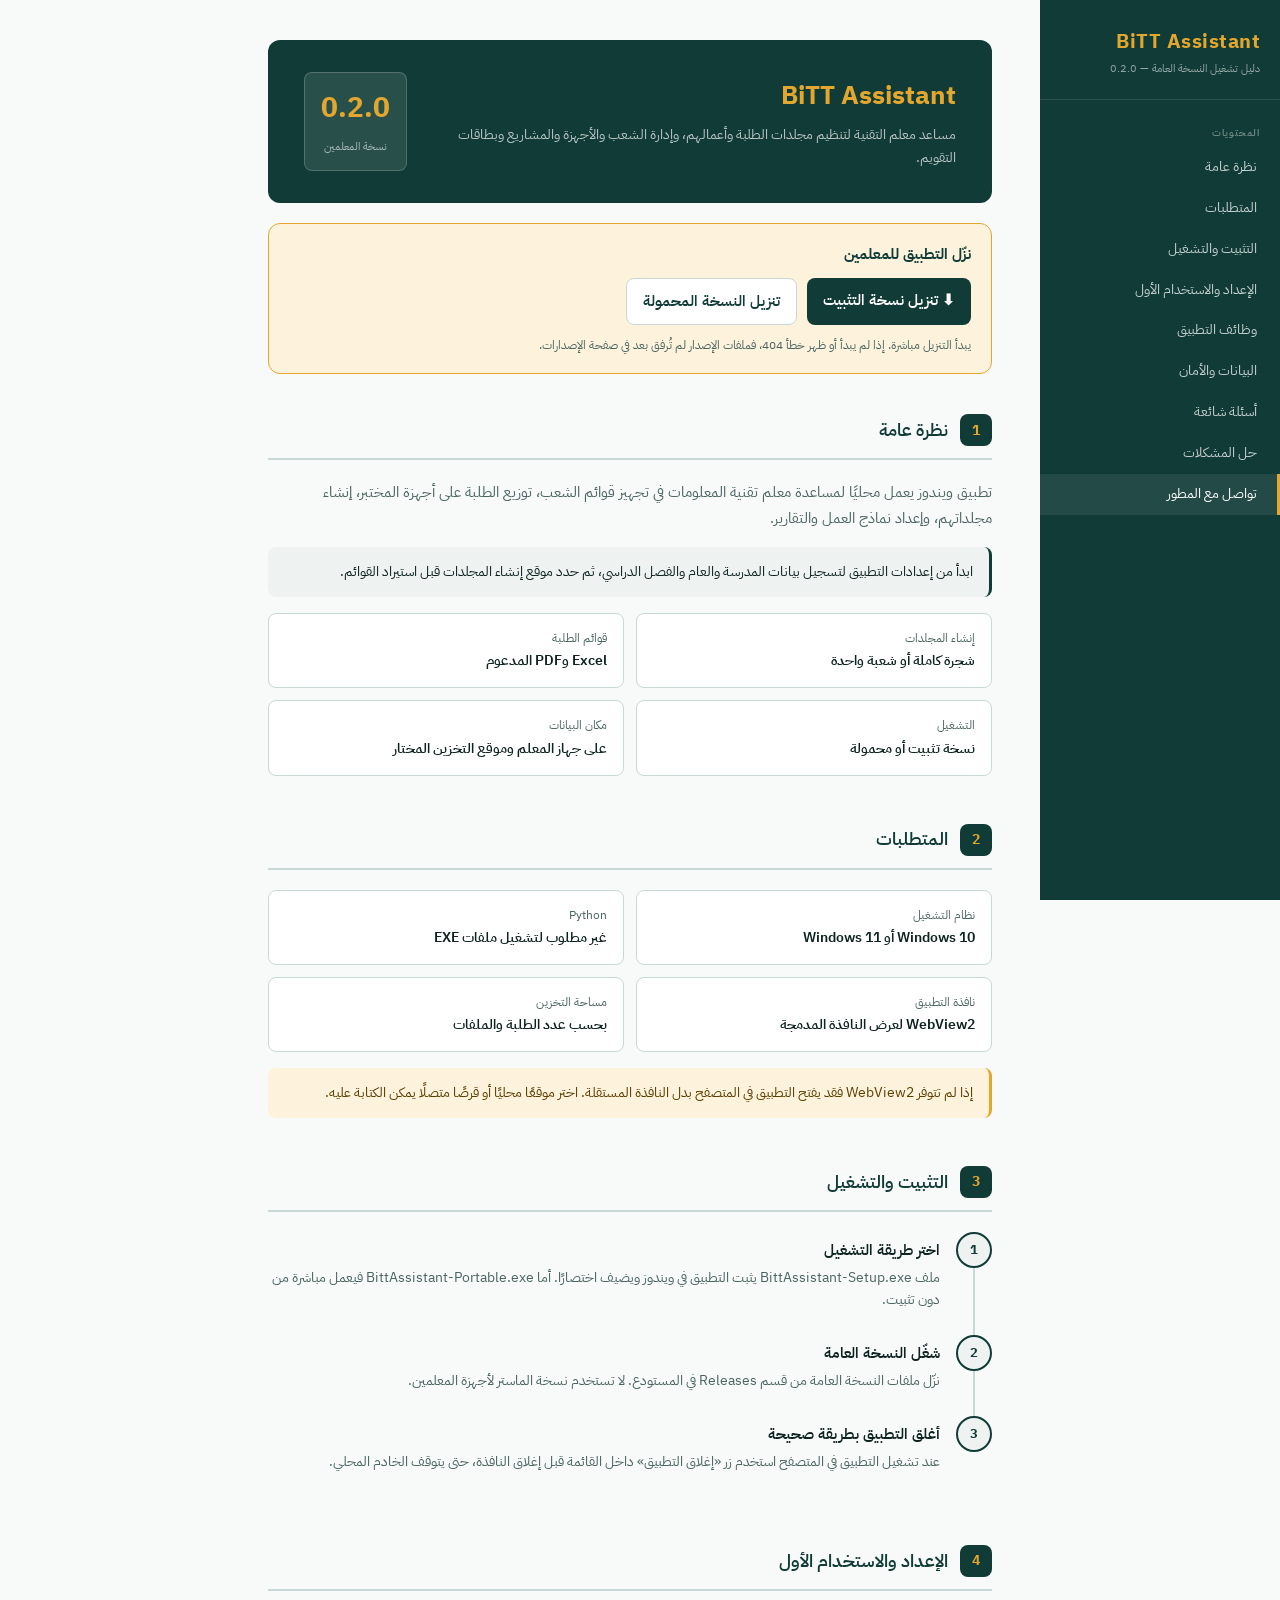
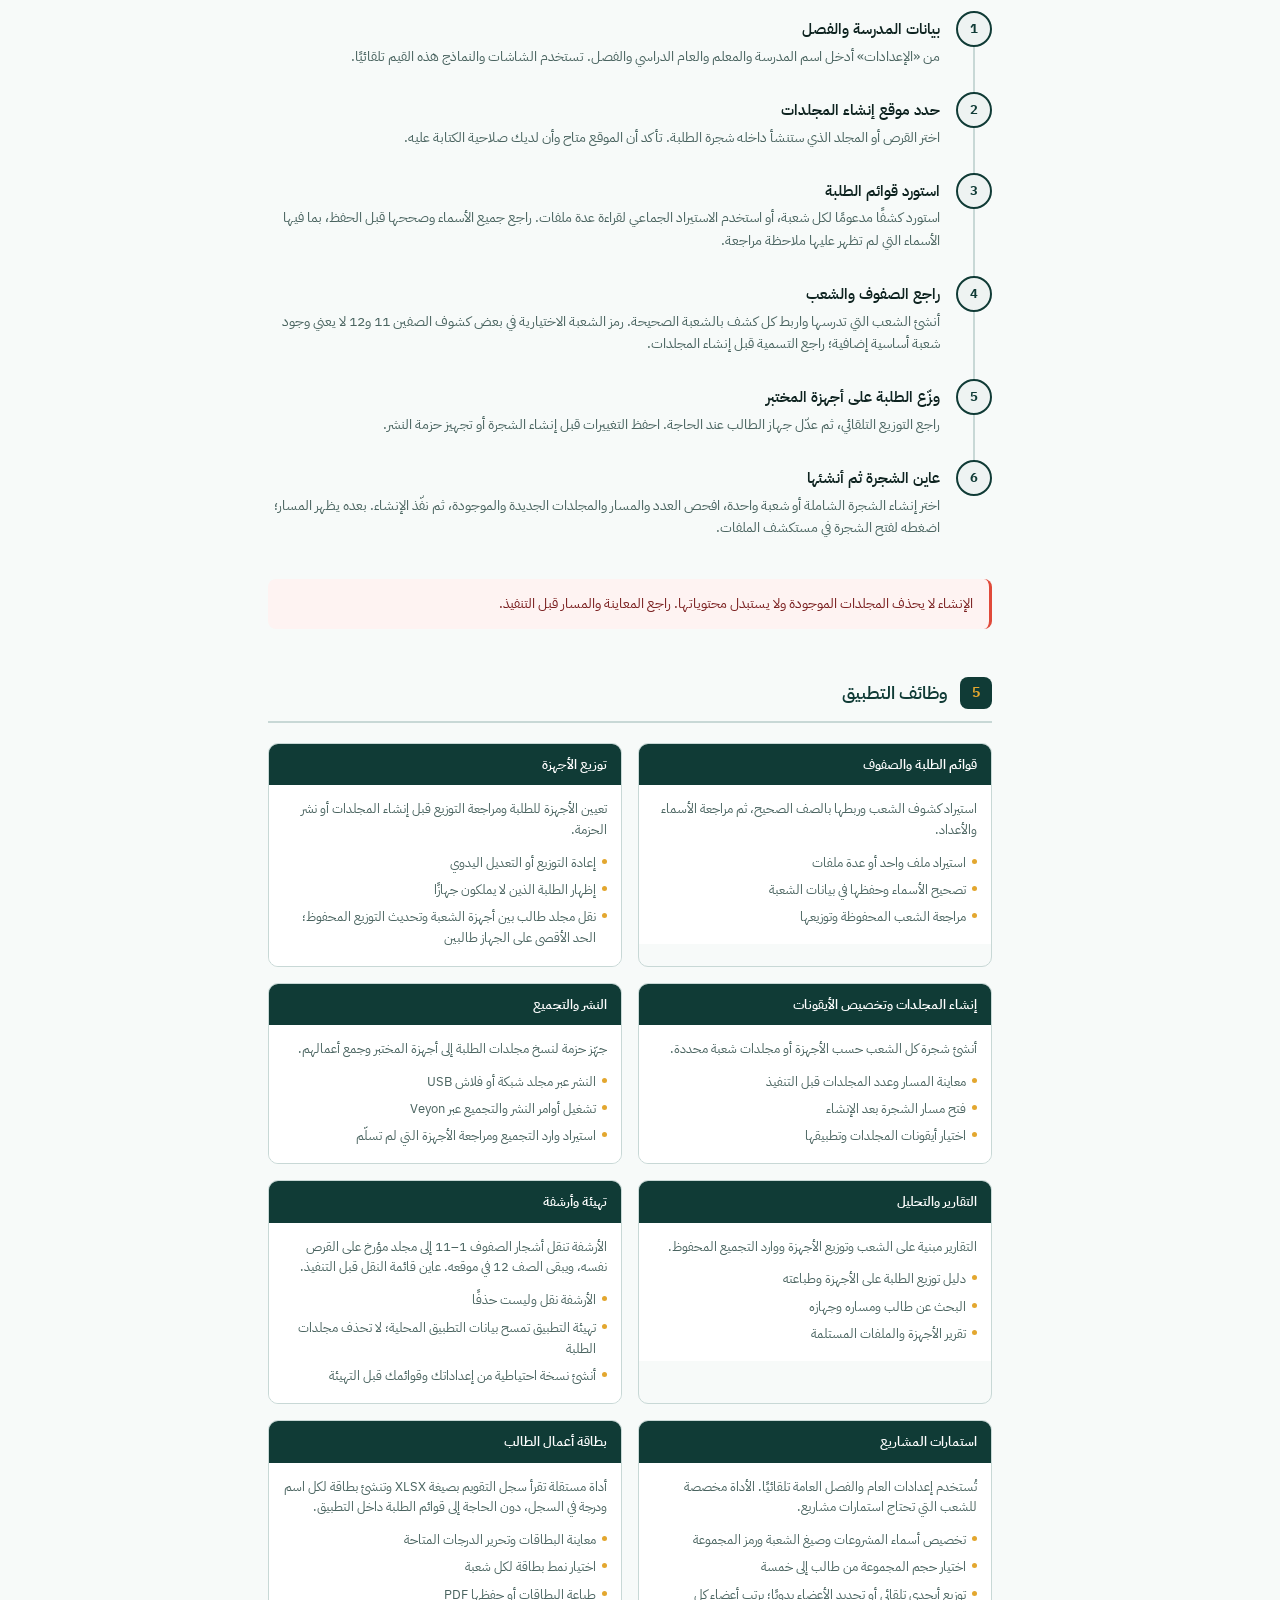
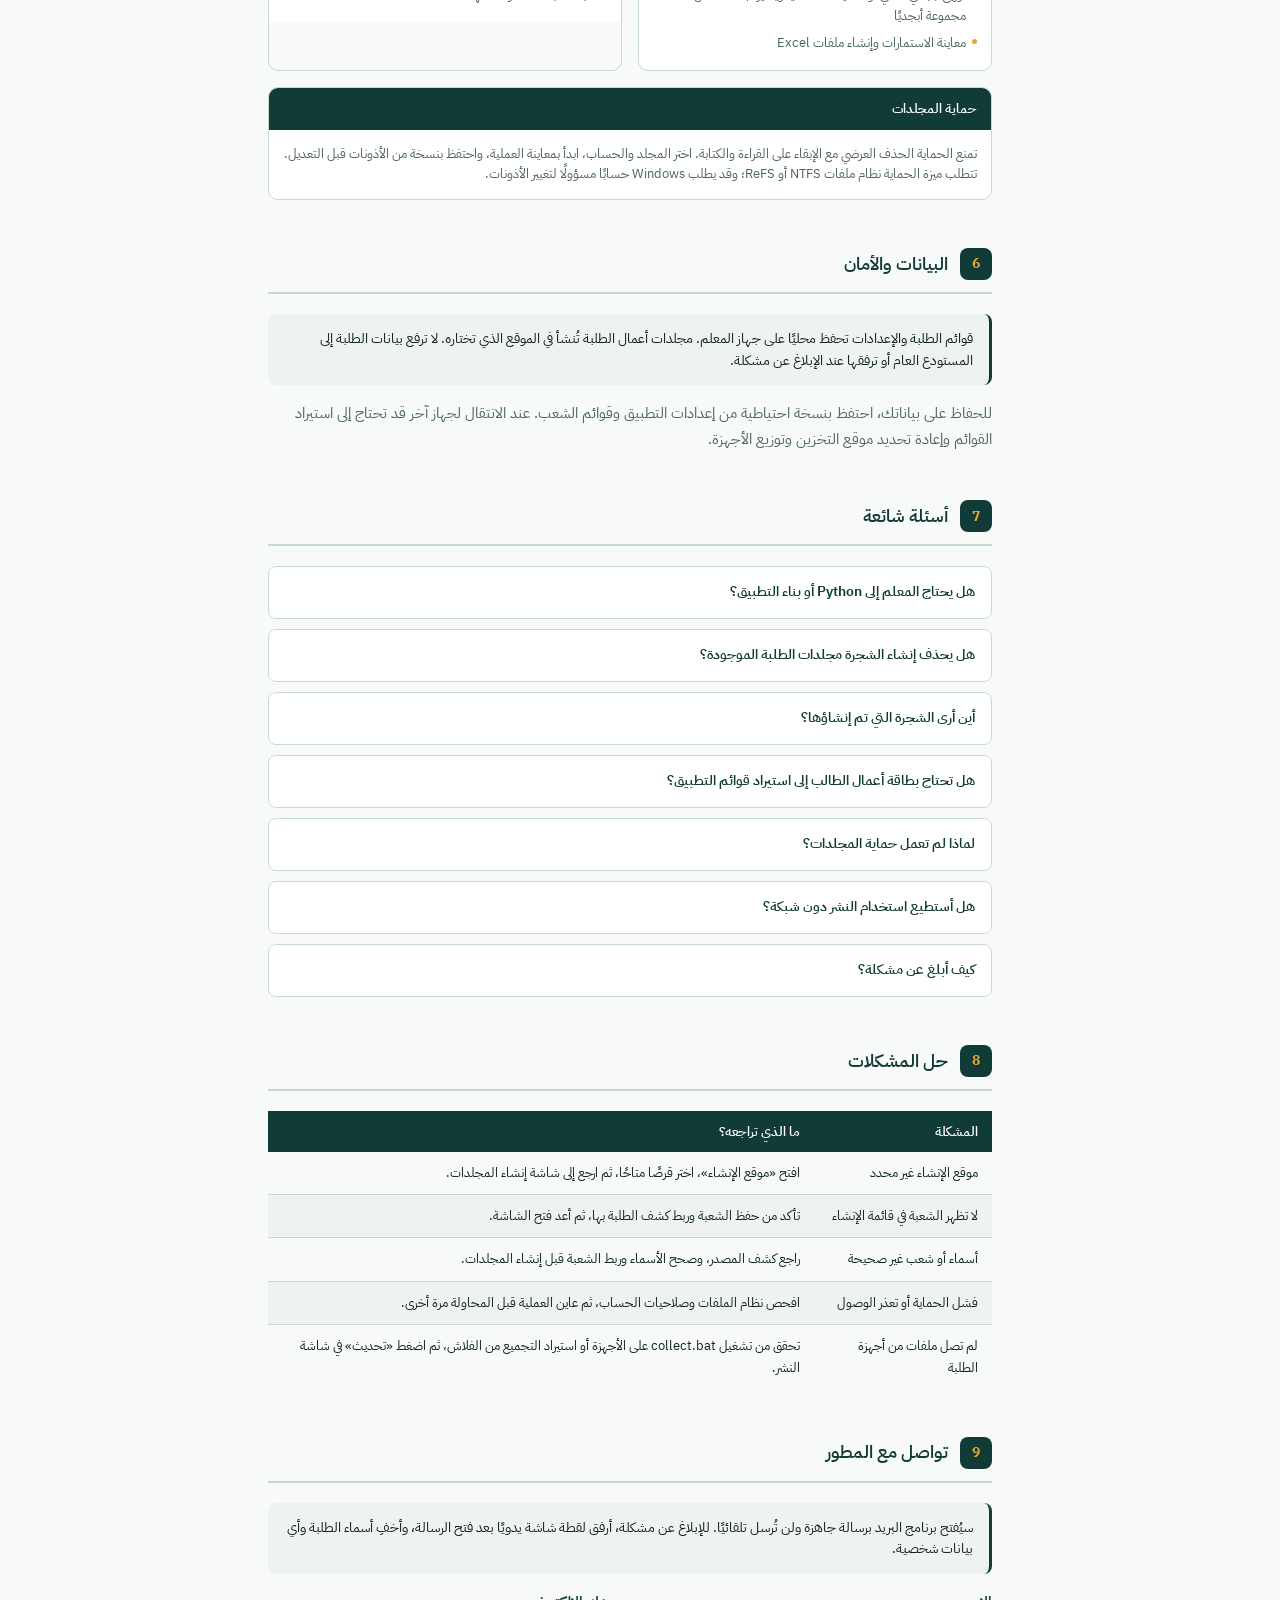
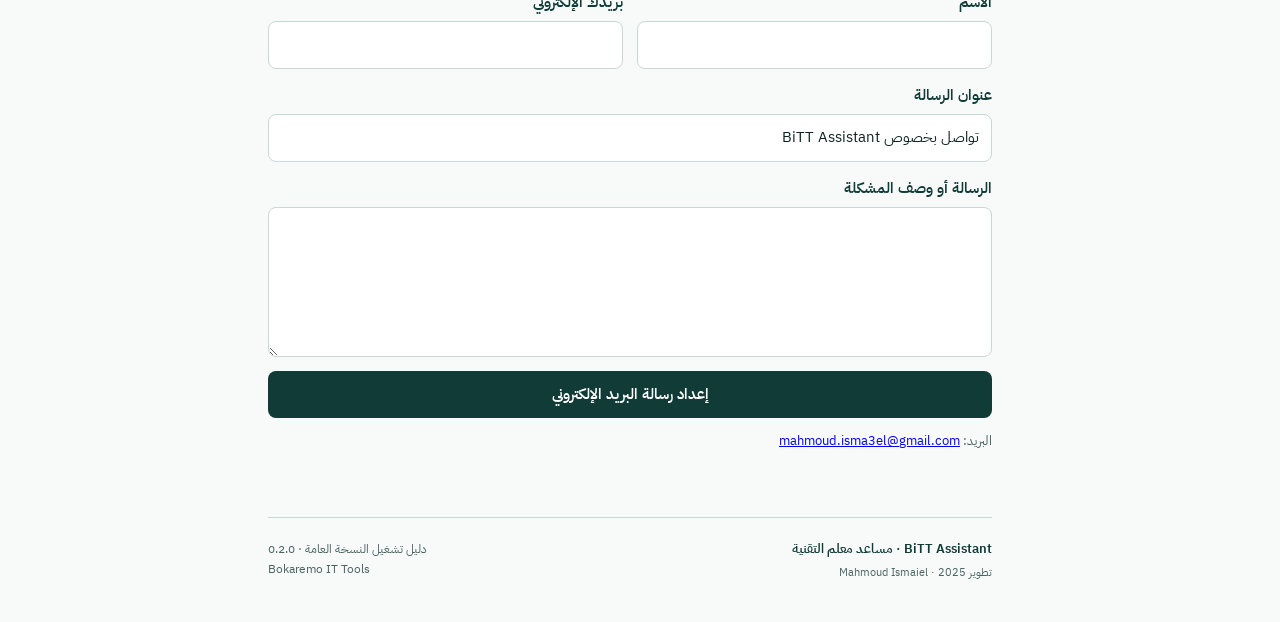
==== commit 478e53b9: "Add files via upload" ====
--- a/docs/index.html
+++ b/docs/index.html
@@ -509,6 +509,16 @@
   .download-link.secondary { background: var(--white); color: var(--green); border: 1px solid var(--border); }
   .download-note { margin-top: 10px; color: var(--text-muted); font-size: 12px; }
   @media (max-width: 860px) { .download-panel { margin-top: -20px; } }
+  .contact-form { display: grid; grid-template-columns: 1fr 1fr; gap: 14px; max-width: 760px; }
+  .contact-field { display: flex; flex-direction: column; gap: 6px; }
+  .contact-field.full { grid-column: 1 / -1; }
+  .contact-field label { font-weight: 600; color: var(--green); }
+  .contact-field input, .contact-field textarea { width: 100%; padding: 10px 12px; border: 1px solid var(--border); border-radius: 8px; font: inherit; background: var(--white); color: var(--text); }
+  .contact-field input:focus, .contact-field textarea:focus { outline: 2px solid var(--gold); outline-offset: 1px; }
+  .contact-submit { border: 0; border-radius: 8px; padding: 11px 18px; background: var(--green); color: var(--white); font: inherit; font-weight: 600; cursor: pointer; }
+  .contact-submit:hover { background: var(--green-light); }
+  .contact-email { margin-top: 12px; color: var(--text-muted); font-size: 13px; }
+  @media (max-width: 860px) { .contact-form { grid-template-columns: 1fr; } .contact-field.full { grid-column: auto; } }
 </style>
 <meta name="description" content="دليل معلم التقنية لتنظيم قوائم الطلبة ومجلداتهم وأعمالهم عبر BiTT Assistant.">
 <meta property="og:type" content="website">
@@ -528,7 +538,7 @@
   <aside class="sidebar">
     <div class="sidebar-brand">
       <div class="brand-name">BiTT Assistant</div>
-      <div class="brand-sub">دليل تشغيل النسخة العامة — 0.1.0</div>
+      <div class="brand-sub">دليل تشغيل النسخة العامة — 0.2.0</div>
     </div>
     <div class="nav-section-label">المحتويات</div>
     <a class="nav-link active" href="#overview">نظرة عامة</a>
@@ -539,6 +549,7 @@
     <a class="nav-link" href="#privacy">البيانات والأمان</a>
     <a class="nav-link" href="#faq">أسئلة شائعة</a>
     <a class="nav-link" href="#errors">حل المشكلات</a>
+    <a class="nav-link" href="#contact">تواصل مع المطور</a>
   </aside>
   <main class="main">
     <div class="hero">
@@ -546,7 +557,7 @@
         <div class="hero-title">BiTT Assistant</div>
         <div class="hero-sub">مساعد معلم التقنية لتنظيم مجلدات الطلبة وأعمالهم، وإدارة الشعب والأجهزة والمشاريع وبطاقات التقويم.</div>
       </div>
-      <div class="hero-badge"><span class="hero-badge-num">0.1.0</span><span class="hero-badge-label">نسخة المعلمين</span></div>
+      <div class="hero-badge"><span class="hero-badge-num">0.2.0</span><span class="hero-badge-label">نسخة المعلمين</span></div>
     </div>
     <div class="download-panel" aria-label="تنزيل التطبيق">
       <div class="download-title">نزّل التطبيق للمعلمين</div>
@@ -645,9 +656,21 @@
       </tbody></table>
     </section>
 
+    <section class="section" id="contact">
+      <div class="section-header"><div class="section-num">9</div><h2 class="section-title">تواصل مع المطور</h2></div>
+      <div class="callout callout-info"><span>سيُفتح برنامج البريد برسالة جاهزة ولن تُرسل تلقائيًا. للإبلاغ عن مشكلة، أرفق لقطة شاشة يدويًا بعد فتح الرسالة، وأخفِ أسماء الطلبة وأي بيانات شخصية.</span></div>
+      <form class="contact-form" id="guide-contact-form">
+        <div class="contact-field"><label for="contact-name">الاسم</label><input id="contact-name" name="name" autocomplete="name" required></div>
+        <div class="contact-field"><label for="contact-email">بريدك الإلكتروني</label><input id="contact-email" name="email" type="email" autocomplete="email" required></div>
+        <div class="contact-field full"><label for="contact-subject">عنوان الرسالة</label><input id="contact-subject" name="subject" value="تواصل بخصوص BiTT Assistant" required></div>
+        <div class="contact-field full"><label for="contact-message">الرسالة أو وصف المشكلة</label><textarea id="contact-message" name="message" rows="5" required></textarea></div>
+        <div class="contact-field full"><button class="contact-submit" type="submit">إعداد رسالة البريد الإلكتروني</button></div>
+      </form>
+      <p class="contact-email">البريد: <a href="mailto:mahmoud.isma3el@gmail.com">mahmoud.isma3el@gmail.com</a></p>
+    </section>
     <footer class="page-footer">
       <div><div class="footer-brand">BiTT Assistant · مساعد معلم التقنية</div><div style="font-size:11px;color:var(--text-muted);margin-top:4px">تطوير Mahmoud Ismaiel · 2025</div></div>
-      <div class="footer-meta">دليل تشغيل النسخة العامة · 0.1.0<br>Bokaremo IT Tools</div>
+      <div class="footer-meta">دليل تشغيل النسخة العامة · 0.2.0<br>Bokaremo IT Tools</div>
     </footer>
   </main>
 </div>
@@ -656,6 +679,8 @@
   const navLinks=document.querySelectorAll('.nav-link');
   const observer=new IntersectionObserver((entries)=>{entries.forEach(entry=>{if(entry.isIntersecting){navLinks.forEach(l=>l.classList.remove('active'));const active=document.querySelector(`.nav-link[href="#${entry.target.id}"]`);if(active)active.classList.add('active');}});},{rootMargin:'-20% 0px -70% 0px'});
   sections.forEach(s=>observer.observe(s));
+  const contactForm=document.getElementById('guide-contact-form');
+  if(contactForm){contactForm.addEventListener('submit',(event)=>{event.preventDefault();if(!contactForm.reportValidity())return;const form=new FormData(contactForm);const body=[`الاسم: ${form.get('name')}`,`البريد: ${form.get('email')}`,'',String(form.get('message')||'').trim(),'','للإبلاغ عن مشكلة: أرفق لقطة شاشة يدويًا بعد فتح هذه الرسالة.'].join('\n');const subject=encodeURIComponent(String(form.get('subject')||'تواصل بخصوص BiTT Assistant'));window.location.href=`mailto:mahmoud.isma3el@gmail.com?subject=${subject}&body=${encodeURIComponent(body)}`;});}
 </script>
 </body>
 </html>
